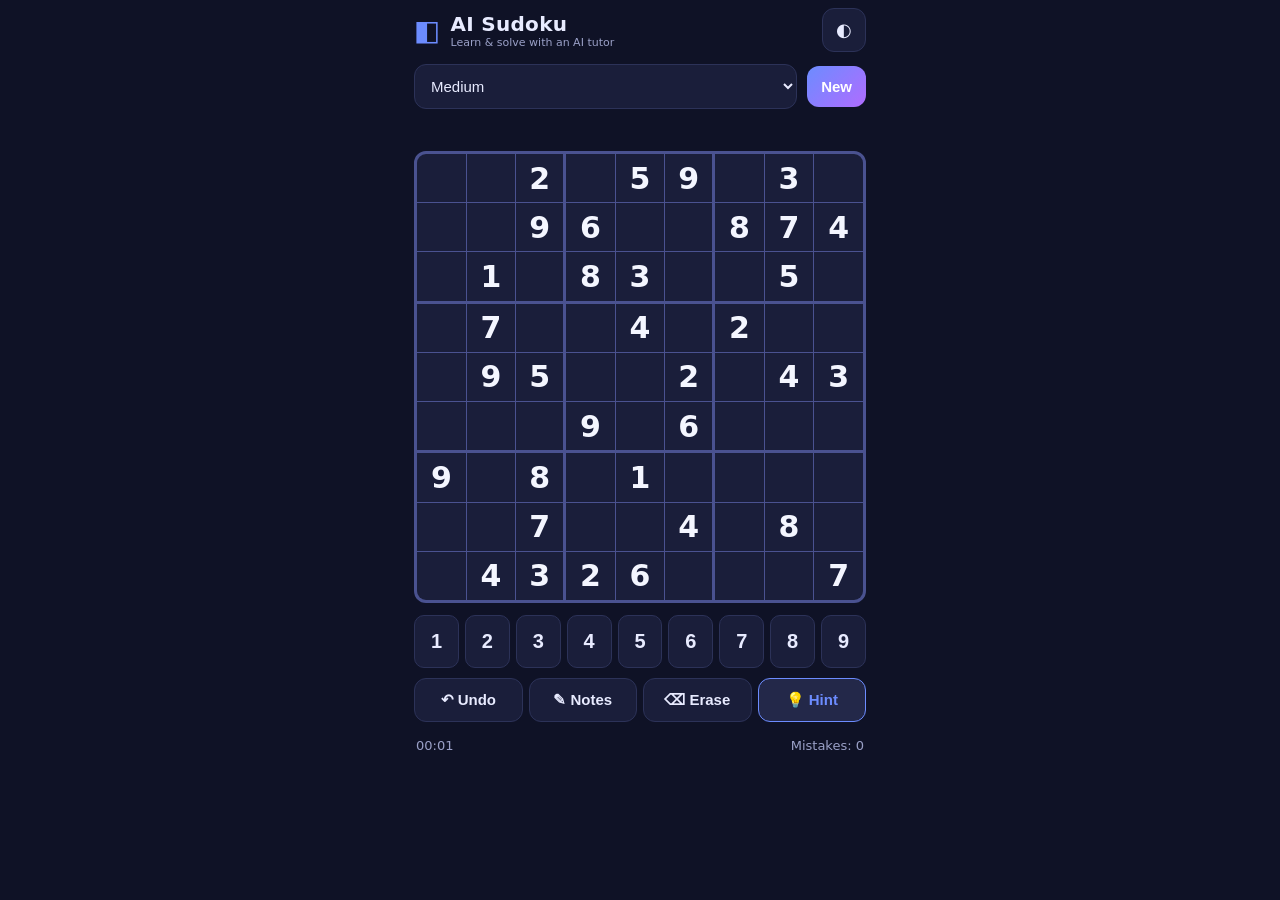
==== index.html @ c8cced93 "AI Sudoku PWA: engine, AI hint tutor, PWA install, Pages workflow" ====
<!DOCTYPE html>
<html lang="en">
  <head>
    <meta charset="UTF-8" />
    <meta
      name="viewport"
      content="width=device-width, initial-scale=1.0, maximum-scale=1.0, user-scalable=no, viewport-fit=cover"
    />
    <meta name="theme-color" content="#0f1226" />
    <meta name="apple-mobile-web-app-capable" content="yes" />
    <meta name="apple-mobile-web-app-status-bar-style" content="black-translucent" />
    <link rel="manifest" href="manifest.webmanifest" />
    <link rel="stylesheet" href="styles.css" />
    <title>AI Sudoku — Tutor &amp; Puzzles</title>
  </head>
  <body>
    <div id="app">
      <header>
        <div class="brand">
          <span class="logo">◧</span>
          <div>
            <h1>AI Sudoku</h1>
            <p class="tag">Learn &amp; solve with an AI tutor</p>
          </div>
        </div>
        <button id="themeBtn" class="icon-btn" title="Toggle theme">◐</button>
      </header>

      <div class="topbar">
        <select id="difficulty" aria-label="Difficulty">
          <option value="easy">Easy</option>
          <option value="medium" selected>Medium</option>
          <option value="hard">Hard</option>
          <option value="expert">Expert</option>
        </select>
        <button id="newBtn" class="btn primary">New</button>
      </div>

      <div id="status" class="status"></div>

      <div class="board-wrap">
        <div id="board" class="board"></div>
      </div>

      <div id="hintBox" class="hint-box hidden">
        <div class="hint-head">
          <span id="hintTitle" class="hint-title"></span>
          <button id="hintClose" class="icon-btn small">✕</button>
        </div>
        <p id="hintText" class="hint-text"></p>
        <button id="hintApply" class="btn small">Apply hint</button>
      </div>

      <div class="pad">
        <div class="num-row" id="numPad"></div>
        <div class="action-row">
          <button id="undoBtn" class="btn">↶ Undo</button>
          <button id="noteBtn" class="btn toggle">✎ Notes</button>
          <button id="eraseBtn" class="btn">⌫ Erase</button>
          <button id="hintBtn" class="btn accent">💡 Hint</button>
        </div>
      </div>

      <footer class="stats">
        <span id="timer">00:00</span>
        <span id="mistakes">Mistakes: 0</span>
      </footer>
    </div>

    <script src="js/engine.js"></script>
    <script src="js/hints.js"></script>
    <script src="js/app.js"></script>
    <script>
      // Register service worker for installable / offline PWA (secure contexts only).
      if ("serviceWorker" in navigator && location.protocol.startsWith("http")) {
        window.addEventListener("load", function () {
          navigator.serviceWorker.register("sw.js").catch(function () {});
        });
      }
    </script>
  </body>
</html>
---- styles.css ----
:root {
  --bg: #0f1226;
  --panel: #1a1e3a;
  --panel-2: #232849;
  --text: #e8ebff;
  --muted: #9aa0c7;
  --accent: #6c8cff;
  --accent-2: #b06cff;
  --given: #f4f6ff;
  --user: #7fd1ff;
  --line: #2c3258;
  --line-bold: #4a5290;
  --highlight: #2a3568;
  --peer: #1f2747;
  --error: #ff6b81;
  --good: #57e3a0;
}

* {
  box-sizing: border-box;
  -webkit-tap-highlight-color: transparent;
}

html,
body {
  margin: 0;
  padding: 0;
  background: var(--bg);
  color: var(--text);
  font-family: -apple-system, BlinkMacSystemFont, "Segoe UI", Roboto, system-ui,
    sans-serif;
  overscroll-behavior: none;
}

body.light {
  --bg: #eef1fb;
  --panel: #ffffff;
  --panel-2: #f2f4ff;
  --text: #1b2040;
  --muted: #6b7299;
  --accent: #3a5bff;
  --accent-2: #8a3dff;
  --given: #11152e;
  --user: #0a72c4;
  --line: #d3d8f2;
  --line-bold: #9aa3da;
  --highlight: #cdd6ff;
  --peer: #e4e9ff;
  --error: #e23b57;
  --good: #1a9c66;
}

#app {
  max-width: 480px;
  margin: 0 auto;
  padding: env(safe-area-inset-top) 14px calc(env(safe-area-inset-bottom) + 14px);
  display: flex;
  flex-direction: column;
  gap: 12px;
  min-height: 100vh;
}

header {
  display: flex;
  justify-content: space-between;
  align-items: center;
  padding-top: 8px;
}
.brand {
  display: flex;
  align-items: center;
  gap: 10px;
}
.logo {
  font-size: 28px;
  color: var(--accent);
}
.brand h1 {
  font-size: 20px;
  margin: 0;
  letter-spacing: 0.3px;
}
.tag {
  margin: 0;
  font-size: 11px;
  color: var(--muted);
}

.topbar {
  display: flex;
  gap: 10px;
  align-items: center;
}
select {
  flex: 1;
  background: var(--panel);
  color: var(--text);
  border: 1px solid var(--line);
  border-radius: 12px;
  padding: 12px;
  font-size: 15px;
}

.btn {
  background: var(--panel);
  color: var(--text);
  border: 1px solid var(--line);
  border-radius: 12px;
  padding: 12px 14px;
  font-size: 15px;
  font-weight: 600;
  cursor: pointer;
  transition: transform 0.05s ease, background 0.15s ease;
}
.btn:active {
  transform: scale(0.97);
}
.btn.primary {
  background: linear-gradient(135deg, var(--accent), var(--accent-2));
  border: none;
  color: #fff;
}
.btn.accent {
  background: var(--panel-2);
  border-color: var(--accent);
  color: var(--accent);
}
.btn.toggle.active {
  background: var(--accent);
  color: #fff;
  border-color: var(--accent);
}
.btn.small {
  padding: 9px 12px;
  font-size: 13px;
}
.icon-btn {
  background: var(--panel);
  color: var(--text);
  border: 1px solid var(--line);
  border-radius: 12px;
  width: 44px;
  height: 44px;
  font-size: 18px;
  cursor: pointer;
}
.icon-btn.small {
  width: 30px;
  height: 30px;
  font-size: 13px;
}

.status {
  min-height: 18px;
  font-size: 13px;
  color: var(--accent);
  text-align: center;
}

.board-wrap {
  display: flex;
  justify-content: center;
}
.board {
  display: grid;
  grid-template-columns: repeat(9, 1fr);
  width: 100%;
  aspect-ratio: 1 / 1;
  background: var(--line-bold);
  border: 3px solid var(--line-bold);
  border-radius: 12px;
  overflow: hidden;
  gap: 1px;
}
.cell {
  background: var(--panel);
  display: flex;
  align-items: center;
  justify-content: center;
  position: relative;
  font-size: clamp(18px, 6vw, 30px);
  font-weight: 600;
  color: var(--user);
  cursor: pointer;
  user-select: none;
}
.cell.given {
  color: var(--given);
  font-weight: 800;
  cursor: default;
}
.cell.peer {
  background: var(--peer);
}
.cell.selected {
  background: var(--highlight);
}
.cell.error {
  color: var(--error) !important;
}
.cell.hl {
  background: var(--highlight);
  box-shadow: inset 0 0 0 2px var(--accent);
}
.cell.box-right {
  border-right: 2px solid var(--line-bold);
}
.cell.box-bottom {
  border-bottom: 2px solid var(--line-bold);
}
.notes {
  position: absolute;
  inset: 2px;
  display: grid;
  grid-template-columns: repeat(3, 1fr);
  grid-template-rows: repeat(3, 1fr);
  font-size: clamp(7px, 2.2vw, 11px);
  color: var(--muted);
  font-weight: 500;
}
.notes span {
  display: flex;
  align-items: center;
  justify-content: center;
}

.hint-box {
  background: var(--panel-2);
  border: 1px solid var(--accent);
  border-radius: 14px;
  padding: 14px;
  display: flex;
  flex-direction: column;
  gap: 10px;
}
.hint-box.hidden {
  display: none;
}
.hint-head {
  display: flex;
  justify-content: space-between;
  align-items: center;
}
.hint-title {
  font-weight: 700;
  color: var(--accent);
}
.hint-text {
  margin: 0;
  font-size: 14px;
  line-height: 1.5;
  color: var(--text);
}

.pad {
  display: flex;
  flex-direction: column;
  gap: 10px;
}
.num-row {
  display: grid;
  grid-template-columns: repeat(9, 1fr);
  gap: 6px;
}
.num-btn {
  background: var(--panel);
  color: var(--text);
  border: 1px solid var(--line);
  border-radius: 10px;
  padding: 14px 0;
  font-size: 20px;
  font-weight: 700;
  cursor: pointer;
}
.num-btn:active {
  transform: scale(0.95);
}
.num-btn.done {
  opacity: 0.3;
}
.action-row {
  display: grid;
  grid-template-columns: repeat(4, 1fr);
  gap: 6px;
}

.stats {
  display: flex;
  justify-content: space-between;
  color: var(--muted);
  font-size: 13px;
  padding: 4px 2px;
}
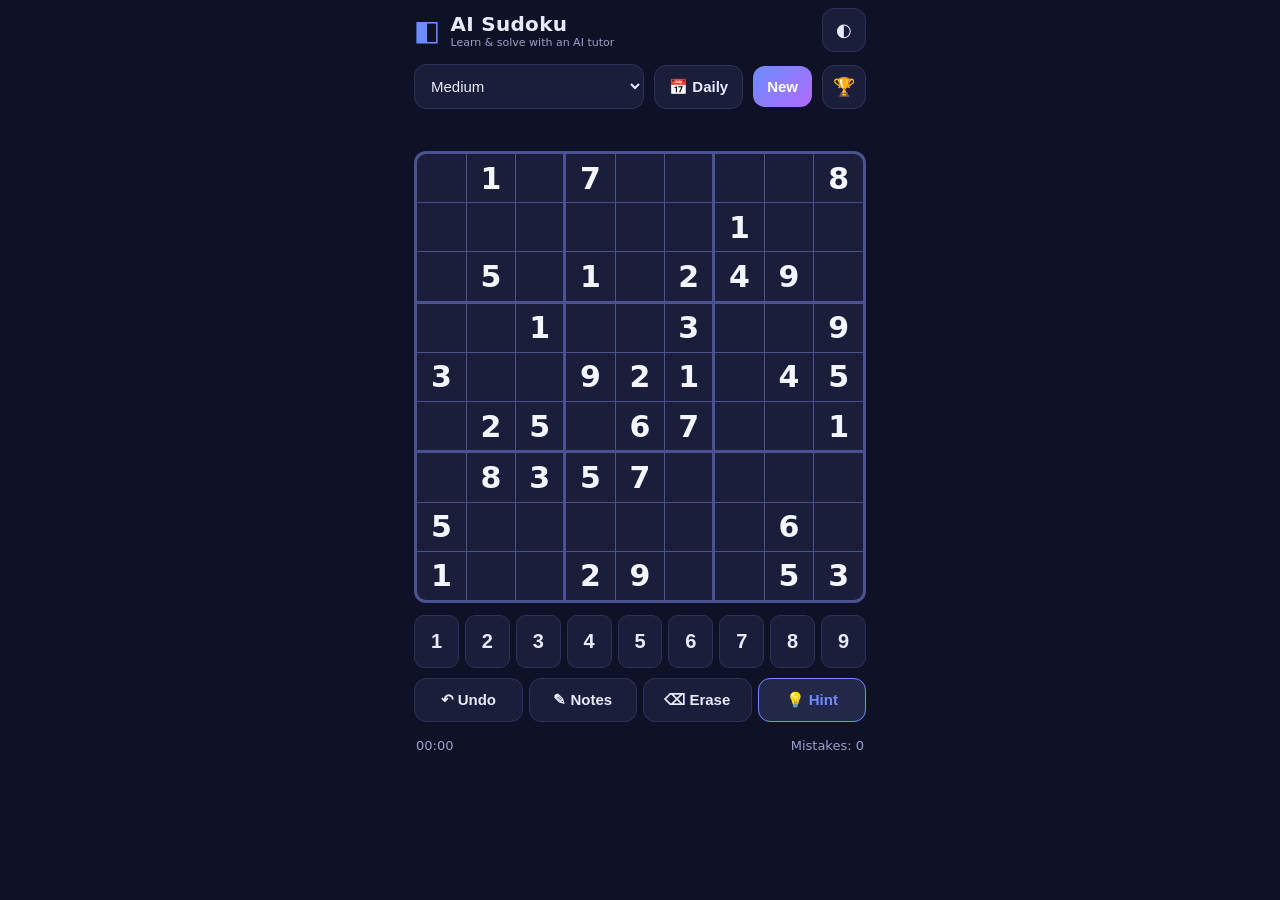
==== commit edd00c7a: "Make PWA Play-Store/TWA-ready: maskable icons, manifest, privacy policy, assetlinks" ====
--- a/index.html
+++ b/index.html
@@ -33,7 +33,9 @@
           <option value="hard">Hard</option>
           <option value="expert">Expert</option>
         </select>
+        <button id="dailyBtn" class="btn">📅 Daily</button>
         <button id="newBtn" class="btn primary">New</button>
+        <button id="lbBtn" class="icon-btn" title="Leaderboard">🏆</button>
       </div>
 
       <div id="status" class="status"></div>
@@ -67,6 +69,16 @@
       </footer>
     </div>
 
+    <div id="lbModal" class="modal hidden">
+      <div class="modal-card">
+        <div class="hint-head">
+          <span id="lbTitle" class="hint-title">🏆 Daily Leaderboard</span>
+          <button id="lbClose" class="icon-btn small">✕</button>
+        </div>
+        <ol id="lbList" class="lb-list"></ol>
+      </div>
+    </div>
+
     <script src="js/engine.js"></script>
     <script src="js/hints.js"></script>
     <script src="js/app.js"></script>
--- a/styles.css
+++ b/styles.css
@@ -291,3 +291,54 @@
   font-size: 13px;
   padding: 4px 2px;
 }
+
+.modal {
+  position: fixed;
+  inset: 0;
+  background: rgba(0, 0, 0, 0.55);
+  display: flex;
+  align-items: center;
+  justify-content: center;
+  padding: 18px;
+  z-index: 50;
+}
+.modal.hidden {
+  display: none;
+}
+.modal-card {
+  background: var(--panel);
+  border: 1px solid var(--line);
+  border-radius: 16px;
+  padding: 16px;
+  width: 100%;
+  max-width: 420px;
+  max-height: 80vh;
+  overflow-y: auto;
+}
+.lb-list {
+  margin: 10px 0 0;
+  padding-left: 22px;
+  display: flex;
+  flex-direction: column;
+  gap: 8px;
+}
+.lb-list li {
+  display: flex;
+  justify-content: space-between;
+  font-size: 15px;
+  border-bottom: 1px solid var(--line);
+  padding-bottom: 6px;
+}
+.lb-list .lb-name {
+  font-weight: 600;
+  color: var(--text);
+}
+.lb-list .lb-time {
+  color: var(--accent);
+  font-variant-numeric: tabular-nums;
+}
+.lb-empty {
+  color: var(--muted);
+  font-size: 14px;
+  padding: 12px 0;
+}
